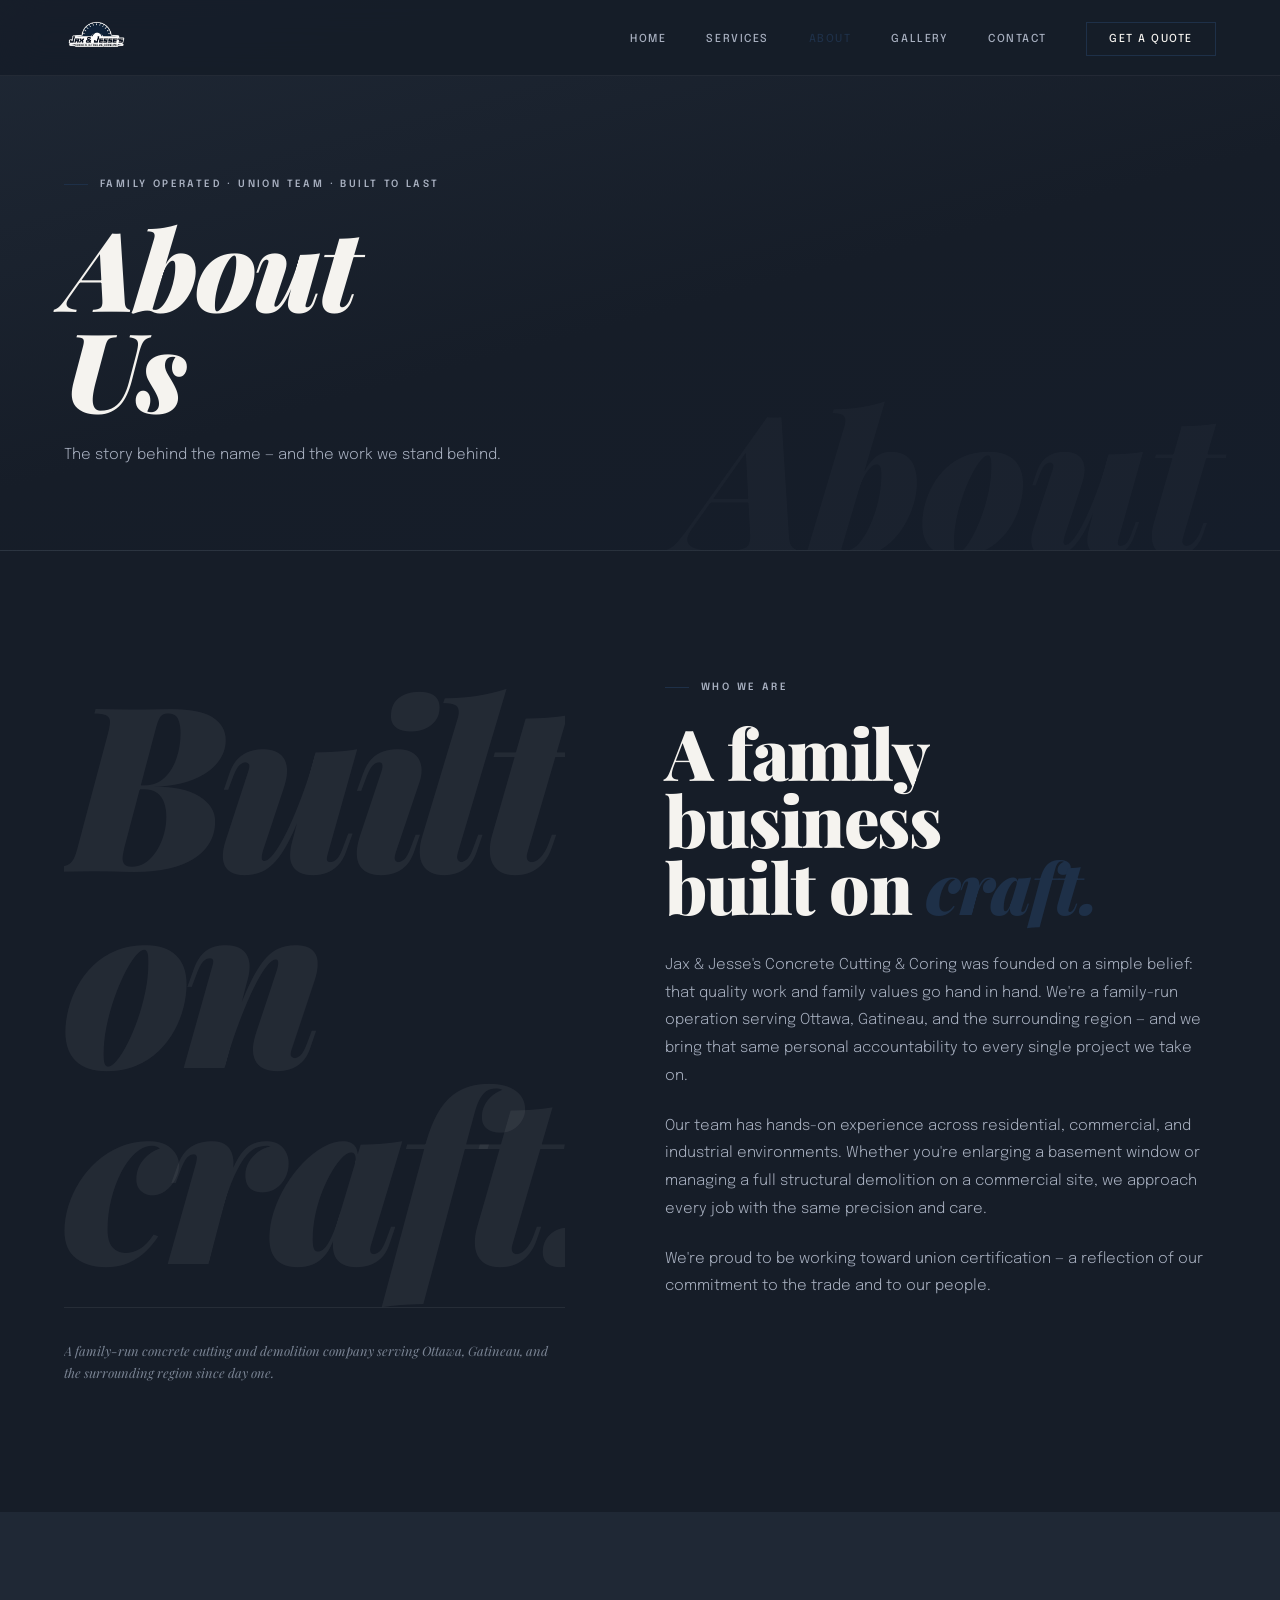
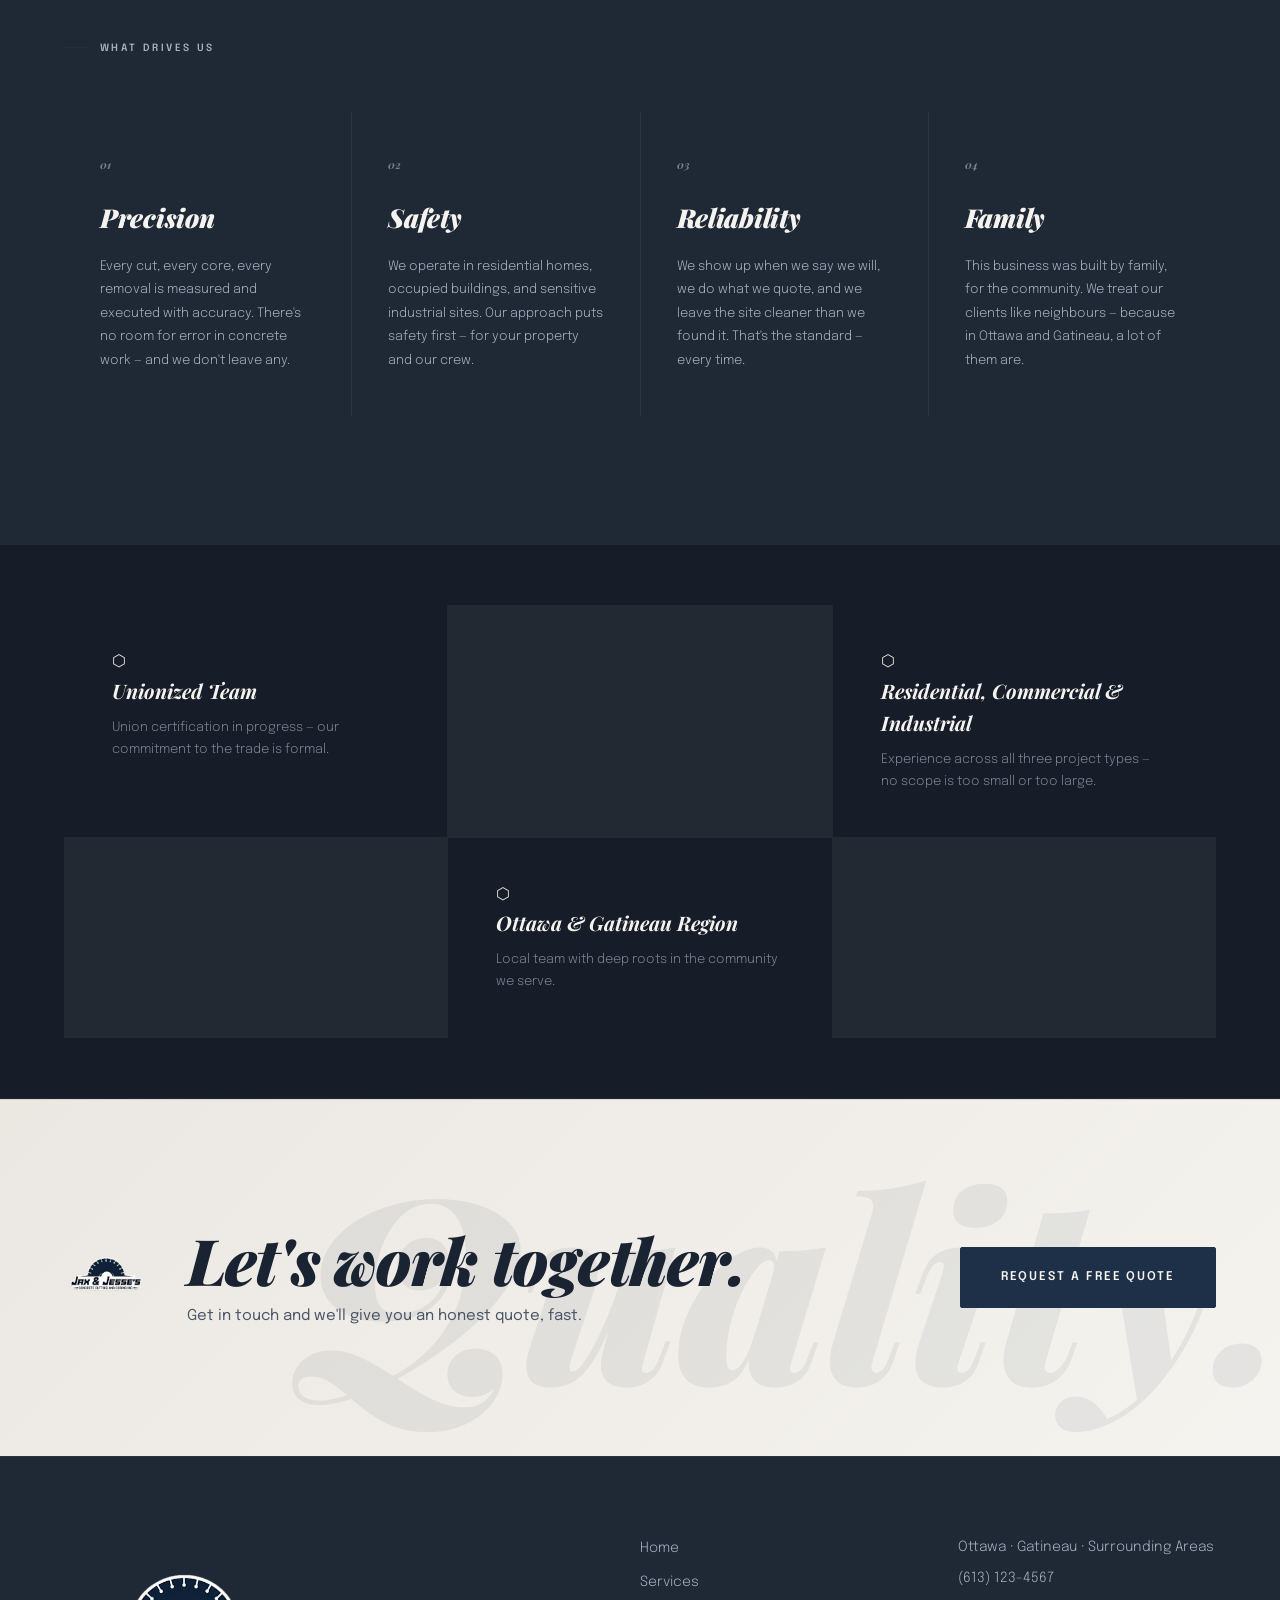
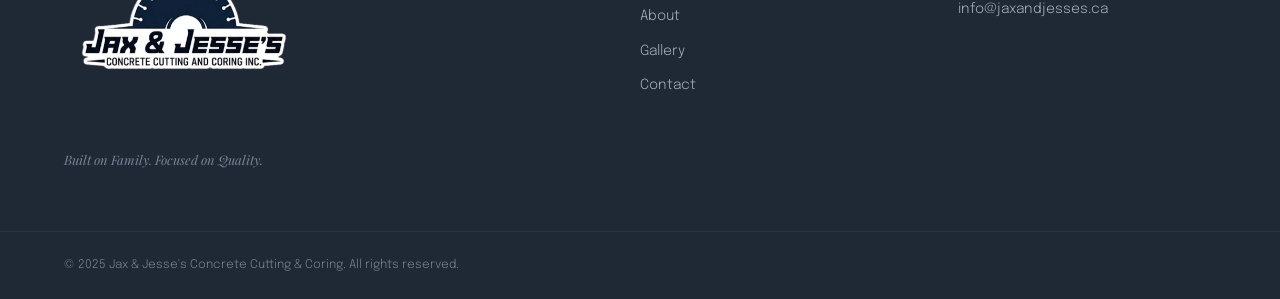
==== about.html @ 1fd2f661 "Initial commit" ====
<!DOCTYPE html>
<html lang="en">
<head>
  <meta charset="UTF-8" />
  <meta name="viewport" content="width=device-width, initial-scale=1.0" />
  <title>About — Jax & Jesse's Concrete Cutting & Coring</title>
  <link rel="stylesheet" href="styles/main.css" />
  <link rel="preconnect" href="https://fonts.googleapis.com" />
  <link rel="preconnect" href="https://fonts.gstatic.com" crossorigin />
  <link href="https://fonts.googleapis.com/css2?family=Playfair+Display:ital,wght@0,700;0,900;1,700;1,900&family=Epilogue:wght@300;400;500;600;700&display=swap" rel="stylesheet" />
</head>
<body>

  <nav class="nav" id="nav">
    <a href="index.html" class="nav-logo">
      <img
        class="nav-logo-img"
        src="assets/logo.png"
        alt="Jax & Jesse's Concrete Cutting and Coring Inc."
        width="220"
        height="90"
      />
    </a>
    <button class="nav-toggle" id="navToggle" aria-label="Toggle menu">
      <span></span><span></span><span></span>
    </button>
    <ul class="nav-links" id="navLinks">
      <li><a href="index.html">Home</a></li>
      <li><a href="services.html">Services</a></li>
      <li><a href="about.html" class="active">About</a></li>
      <li><a href="gallery.html">Gallery</a></li>
      <li><a href="contact.html">Contact</a></li>
      <li><a href="contact.html" class="nav-cta">Get a Quote</a></li>
    </ul>
  </nav>

  <section class="page-hero">
    <div class="page-hero-bg-text">About</div>
    <div class="page-hero-content">
      <div class="section-label">Family Operated · Union Team · Built to Last</div>
      <h1>About<br />Us</h1>
      <p>The story behind the name — and the work we stand behind.</p>
    </div>
  </section>

  <!-- ABOUT MAIN -->
  <section class="about-main reveal">
    <div class="about-main-inner">
      <div class="about-type-block">
        <div class="about-giant-text">Built<br />on<br />craft.</div>
        <div class="about-type-caption">
          <p>A family-run concrete cutting and demolition company serving Ottawa, Gatineau, and the surrounding region since day one.</p>
        </div>
      </div>
      <div class="about-text">
        <div class="section-label">Who We Are</div>
        <h2>A family business<br />built on <em>craft.</em></h2>
        <p>Jax & Jesse's Concrete Cutting & Coring was founded on a simple belief: that quality work and family values go hand in hand. We're a family-run operation serving Ottawa, Gatineau, and the surrounding region — and we bring that same personal accountability to every single project we take on.</p>
        <p>Our team has hands-on experience across residential, commercial, and industrial environments. Whether you're enlarging a basement window or managing a full structural demolition on a commercial site, we approach every job with the same precision and care.</p>
        <p>We're proud to be working toward union certification — a reflection of our commitment to the trade and to our people.</p>
      </div>
    </div>
  </section>

  <!-- VALUES -->
  <section class="values reveal">
    <div class="section-label">What Drives Us</div>
    <div class="values-grid">
      <div class="value-card">
        <div class="value-num">01</div>
        <h3>Precision</h3>
        <p>Every cut, every core, every removal is measured and executed with accuracy. There's no room for error in concrete work — and we don't leave any.</p>
      </div>
      <div class="value-card">
        <div class="value-num">02</div>
        <h3>Safety</h3>
        <p>We operate in residential homes, occupied buildings, and sensitive industrial sites. Our approach puts safety first — for your property and our crew.</p>
      </div>
      <div class="value-card">
        <div class="value-num">03</div>
        <h3>Reliability</h3>
        <p>We show up when we say we will, we do what we quote, and we leave the site cleaner than we found it. That's the standard — every time.</p>
      </div>
      <div class="value-card">
        <div class="value-num">04</div>
        <h3>Family</h3>
        <p>This business was built by family, for the community. We treat our clients like neighbours — because in Ottawa and Gatineau, a lot of them are.</p>
      </div>
    </div>
  </section>

  <!-- CREDENTIALS BAND -->
  <section class="credentials reveal">
    <div class="credentials-inner">
      <div class="credential">
        <span class="cred-icon">⬡</span>
        <h4>Unionized Team</h4>
        <p>Union certification in progress — our commitment to the trade is formal.</p>
      </div>
      <div class="cred-divider"></div>
      <div class="credential">
        <span class="cred-icon">⬡</span>
        <h4>Residential, Commercial & Industrial</h4>
        <p>Experience across all three project types — no scope is too small or too large.</p>
      </div>
      <div class="cred-divider"></div>
      <div class="credential">
        <span class="cred-icon">⬡</span>
        <h4>Ottawa & Gatineau Region</h4>
        <p>Local team with deep roots in the community we serve.</p>
      </div>
    </div>
  </section>

  <!-- CTA BAND -->
  <section class="cta-band reveal">
    <div class="cta-band-inner">
      <img class="cta-band-logo" src="assets/logo.png" alt="" width="180" height="80" aria-hidden="true" />
      <div class="cta-band-copy">
        <h2>Let's work together.</h2>
        <p>Get in touch and we'll give you an honest quote, fast.</p>
      </div>
      <a href="contact.html" class="btn btn-primary btn-lg">Request a Free Quote</a>
    </div>
  </section>

  <footer class="footer">
    <div class="footer-inner">
      <div class="footer-brand">
        <img
          class="footer-logo-img"
          src="assets/logo.png"
          alt="Jax & Jesse's Concrete Cutting and Coring Inc."
          width="240"
          height="110"
        />
        <p class="footer-slogan">Built on Family. Focused on Quality.</p>
      </div>
      <div class="footer-links">
        <a href="index.html">Home</a>
        <a href="services.html">Services</a>
        <a href="about.html">About</a>
        <a href="gallery.html">Gallery</a>
        <a href="contact.html">Contact</a>
      </div>
      <div class="footer-contact">
        <p>Ottawa · Gatineau · Surrounding Areas</p>
        <a href="tel:+16131234567">(613) 123-4567</a>
        <a href="mailto:info@jaxandjesses.ca">info@jaxandjesses.ca</a>
      </div>
    </div>
    <div class="footer-bottom">
      <p>© 2025 Jax & Jesse's Concrete Cutting & Coring. All rights reserved.</p>
    </div>
  </footer>

  <script src="scripts/main.js"></script>
</body>
</html>
---- styles/main.css ----
/* =========================================
   JAX & JESSE'S — Charcoal, off-white, dark navy (logo-aligned)
   ========================================= */

:root {
  /* Dark navy (primary brand — matches logo) */
  --navy:       #1e3048;
  --navy-deep:  #151d2a;
  --navy-mid:   #2a3f54;

  /* Charcoal scale */
  --black:      #161d28;
  --charcoal:   #1f2835;
  --dark:       #2a3340;
  --mid:        #343e4d;
  --steel:      #5a6578;
  --grey:       #7a8494;
  --light-grey: #a8b0c0;
  --silver:     #c5c9d4;
  --off-white:  #e8e4de;
  --white:      #f5f3ef;

  /* Accent = navy (buttons, active states, emphasis) */
  --accent:       #1e3048;
  --accent-hover: #2a3f54;
  --accent-soft:  rgba(30, 48, 72, 0.14);
  --accent-glow:  rgba(30, 48, 72, 0.35);

  /* Light surfaces */
  --paper:       #ebe8e2;
  --paper-deep:  #dfd9d0;
  --ink-on-paper: #1a2332;
  --muted-on-paper: #4a5568;

  --font-display: 'Playfair Display', Georgia, serif;
  --font-body:    'Epilogue', sans-serif;

  --nav-h: 76px;
  --section-pad: clamp(80px, 10vw, 140px);
  --container: 1280px;
  --radius: 2px;
  --ease: cubic-bezier(0.4, 0, 0.2, 1);
}

/* RESET */
*, *::before, *::after { box-sizing: border-box; margin: 0; padding: 0; }
html { scroll-behavior: smooth; }
body {
  background: var(--black);
  color: var(--off-white);
  font-family: var(--font-body);
  font-size: 16px;
  line-height: 1.6;
  overflow-x: hidden;
  -webkit-font-smoothing: antialiased;
}
img { display: block; width: 100%; height: auto; }
.nav-logo-img,
.footer-logo-img,
.cta-band-logo,
.form-logo,
.hero-logo-mark {
  width: auto;
}
a { color: inherit; text-decoration: none; }
ul { list-style: none; }
button { cursor: pointer; border: none; background: none; font-family: inherit; }
select, input, textarea { font-family: inherit; }

/* =========================================
   NAVIGATION
   ========================================= */

.nav {
  position: fixed;
  top: 0; left: 0; right: 0;
  z-index: 100;
  height: var(--nav-h);
  display: flex;
  align-items: center;
  justify-content: space-between;
  padding: 0 clamp(24px, 5vw, 80px);
  background: rgba(22, 29, 40, 0.9);
  backdrop-filter: blur(20px);
  border-bottom: 1px solid rgba(255,255,255,0.06);
  transition: background 0.4s var(--ease);
}

.nav.scrolled { background: rgba(22, 29, 40, 0.97); }

.nav-logo {
  display: flex;
  align-items: center;
  flex-shrink: 0;
}
.nav-logo:focus-visible {
  outline: 2px solid var(--accent);
  outline-offset: 4px;
}

.nav-logo-img {
  height: 52px;
  width: auto;
  max-width: min(220px, 44vw);
  object-fit: contain;
  object-position: left center;
}

.logo-main {
  font-family: var(--font-display);
  font-size: 18px;
  font-weight: 700;
  font-style: italic;
  letter-spacing: 0.01em;
  color: var(--white);
  line-height: 1;
}

.logo-sub {
  font-family: var(--font-body);
  font-size: 9px;
  font-weight: 500;
  letter-spacing: 0.22em;
  text-transform: uppercase;
  color: var(--grey);
  line-height: 1;
}

.nav-links {
  display: flex;
  align-items: center;
  gap: 40px;
}

.nav-links a {
  font-size: 11px;
  font-weight: 500;
  letter-spacing: 0.14em;
  text-transform: uppercase;
  color: var(--light-grey);
  transition: color 0.25s var(--ease);
}

.nav-links a:hover { color: var(--white); }
.nav-links a.active { color: var(--accent); }

.nav-cta {
  border: 1px solid var(--accent) !important;
  padding: 10px 22px;
  color: var(--white) !important;
  transition: background 0.25s var(--ease), color 0.25s var(--ease), border-color 0.25s var(--ease) !important;
}

.nav-cta:hover {
  background: var(--accent) !important;
  color: var(--white) !important;
  border-color: var(--accent) !important;
}

.nav-toggle {
  display: none;
  flex-direction: column;
  gap: 6px;
  padding: 4px;
}

.nav-toggle span {
  display: block;
  width: 22px;
  height: 1px;
  background: var(--off-white);
  transition: 0.3s var(--ease);
}

/* =========================================
   BUTTONS
   ========================================= */

.btn {
  display: inline-flex;
  align-items: center;
  gap: 10px;
  padding: 16px 32px;
  font-family: var(--font-body);
  font-size: 11px;
  font-weight: 600;
  letter-spacing: 0.16em;
  text-transform: uppercase;
  border-radius: var(--radius);
  transition: 0.3s var(--ease);
  border: 1px solid transparent;
}

.btn-primary {
  background: var(--accent);
  color: var(--white);
  border-color: var(--accent);
}
.btn-primary:hover {
  background: transparent;
  color: var(--white);
  border-color: rgba(255,255,255,0.55);
}

.btn-ghost {
  background: transparent;
  color: var(--off-white);
  border-color: rgba(255,255,255,0.18);
}
.btn-ghost:hover {
  border-color: var(--accent);
  background: var(--accent-soft);
  color: var(--off-white);
}

.btn-outline {
  background: transparent;
  color: var(--off-white);
  border-color: rgba(255,255,255,0.25);
}
.btn-outline:hover {
  background: var(--accent-soft);
  color: var(--white);
  border-color: var(--accent);
}

.btn-lg { padding: 20px 40px; font-size: 12px; }
.btn-full { width: 100%; justify-content: center; }

/* =========================================
   SECTION LABEL
   ========================================= */

.section-label {
  font-family: var(--font-body);
  font-size: 10px;
  font-weight: 600;
  letter-spacing: 0.24em;
  text-transform: uppercase;
  color: var(--light-grey);
  margin-bottom: 24px;
  display: flex;
  align-items: center;
  gap: 12px;
}

.section-label::before {
  content: '';
  display: block;
  width: 24px;
  height: 1px;
  background: var(--accent);
  flex-shrink: 0;
}

/* =========================================
   SCROLL REVEAL
   ========================================= */

.reveal {
  opacity: 0;
  transform: translateY(24px);
  transition: opacity 0.8s var(--ease), transform 0.8s var(--ease);
}
.reveal.visible { opacity: 1; transform: translateY(0); }

/* =========================================
   HERO — HOME
   ========================================= */

.hero {
  position: relative;
  min-height: 100vh;
  display: flex;
  align-items: flex-end;
  padding: calc(var(--nav-h) + 60px) clamp(24px, 5vw, 80px) 80px;
  background: var(--black);
  overflow: hidden;
}

.hero-bg {
  position: absolute;
  inset: 0;
  z-index: 0;
}

.hero-bg img {
  width: 100%;
  height: 100%;
  object-fit: cover;
  object-position: center;
}

.hero-overlay {
  position: absolute;
  inset: 0;
  z-index: 1;
  background: linear-gradient(
    105deg,
    rgba(22, 29, 40, 0.94) 0%,
    rgba(22, 29, 40, 0.68) 42%,
    rgba(22, 29, 40, 0.38) 100%
  );
  pointer-events: none;
}

.hero-number {
  position: absolute;
  top: calc(var(--nav-h) + 10px);
  right: clamp(24px, 3vw, 60px);
  font-family: var(--font-display);
  font-size: clamp(200px, 30vw, 500px);
  font-weight: 900;
  font-style: italic;
  color: rgba(255,255,255,0.04);
  line-height: 1;
  user-select: none;
  pointer-events: none;
  letter-spacing: -0.04em;
  z-index: 2;
}

.hero-content {
  position: relative;
  z-index: 3;
  max-width: 100%;
  animation: fadeUp 1s var(--ease) forwards;
}

@keyframes fadeUp {
  from { opacity: 0; transform: translateY(40px); }
  to   { opacity: 1; transform: translateY(0); }
}

.hero-eyebrow {
  display: flex;
  align-items: center;
  gap: 12px;
  margin-bottom: 36px;
  font-size: 10px;
  font-weight: 500;
  letter-spacing: 0.22em;
  text-transform: uppercase;
  color: var(--grey);
}

.hero-eyebrow::before {
  content: '';
  display: block;
  width: 32px;
  height: 1px;
  background: var(--accent);
}

.hero-headline {
  font-family: var(--font-display);
  font-size: clamp(56px, 9.5vw, 148px);
  font-weight: 900;
  line-height: 0.92;
  letter-spacing: -0.025em;
  color: var(--white);
  margin-bottom: 52px;
  max-width: 1100px;
}

.hero-headline em {
  font-style: italic;
  color: var(--accent);
}

.hero-headline .line-indent {
  display: block;
  padding-left: clamp(40px, 8vw, 140px);
}

.hero-bottom {
  display: flex;
  align-items: flex-end;
  justify-content: space-between;
  gap: 40px;
  flex-wrap: wrap;
}

.hero-sub {
  font-size: 15px;
  font-weight: 300;
  color: var(--light-grey);
  max-width: 380px;
  line-height: 1.85;
}

.hero-ctas {
  display: flex;
  gap: 12px;
  flex-wrap: wrap;
  flex-shrink: 0;
}

.hero-scroll {
  position: absolute;
  bottom: 40px;
  left: 50%;
  transform: translateX(-50%);
  display: flex;
  flex-direction: column;
  align-items: center;
  gap: 10px;
  font-size: 9px;
  letter-spacing: 0.2em;
  text-transform: uppercase;
  color: var(--light-grey);
  z-index: 3;
}

.hero-scroll-line {
  width: 1px;
  height: 48px;
  background: linear-gradient(to bottom, transparent, var(--accent));
  animation: scrollPulse 2s ease infinite;
}

@keyframes scrollPulse {
  0%, 100% { opacity: 0.3; }
  50%       { opacity: 1; }
}

/* Secondary lockup — home hero (decorative; nav has primary logo) */
.hero-logo-mark {
  position: absolute;
  bottom: 28px;
  right: clamp(24px, 5vw, 80px);
  z-index: 3;
  max-height: 76px;
  width: auto;
  max-width: min(200px, 42vw);
  object-fit: contain;
  object-position: right bottom;
  opacity: 0.95;
  pointer-events: none;
}

@media (max-width: 720px) {
  .hero-logo-mark {
    display: none;
  }
}

/* =========================================
   PAGE HERO (inner pages)
   ========================================= */

.page-hero {
  position: relative;
  padding: calc(var(--nav-h) + 100px) clamp(24px, 5vw, 80px) 80px;
  background: linear-gradient(165deg, var(--charcoal) 0%, var(--black) 55%, var(--navy-deep) 100%);
  border-bottom: 1px solid rgba(255,255,255,0.06);
  overflow: hidden;
}

.page-hero-bg-text {
  position: absolute;
  bottom: -20px;
  right: clamp(24px, 5vw, 80px);
  font-family: var(--font-display);
  font-size: clamp(80px, 15vw, 220px);
  font-weight: 900;
  font-style: italic;
  color: rgba(255,255,255,0.025);
  line-height: 1;
  user-select: none;
  pointer-events: none;
}

.page-hero-content {
  position: relative;
  z-index: 2;
  max-width: 800px;
  animation: fadeUp 0.9s var(--ease) forwards;
}

.page-hero h1 {
  font-family: var(--font-display);
  font-size: clamp(56px, 9vw, 110px);
  font-weight: 900;
  font-style: italic;
  line-height: 0.92;
  color: var(--white);
  margin: 20px 0 24px;
  letter-spacing: -0.025em;
}

.page-hero h1 em {
  color: var(--accent);
  font-style: italic;
}

.page-hero p {
  font-size: 15px;
  font-weight: 300;
  color: var(--light-grey);
  max-width: 480px;
  line-height: 1.85;
}

/* =========================================
   MARQUEE DIVIDER
   ========================================= */

.marquee-wrap {
  border-top: 1px solid rgba(30, 48, 72, 0.2);
  border-bottom: 1px solid rgba(255,255,255,0.06);
  overflow: hidden;
  padding: 20px 0;
  background: linear-gradient(90deg, var(--charcoal) 0%, #252a35 50%, var(--charcoal) 100%);
}

.marquee-track {
  display: flex;
  white-space: nowrap;
  animation: marquee 28s linear infinite;
}

.marquee-track span {
  font-family: var(--font-display);
  font-size: 13px;
  font-style: italic;
  font-weight: 700;
  color: var(--accent);
  padding: 0 36px;
  flex-shrink: 0;
}

.marquee-track span.dot {
  color: var(--steel);
  padding: 0;
}

@keyframes marquee {
  from { transform: translateX(0); }
  to   { transform: translateX(-50%); }
}

/* =========================================
   SERVICES OVERVIEW (home)
   ========================================= */

.services-overview {
  padding: var(--section-pad) clamp(24px, 5vw, 80px);
  background: var(--paper);
  color: var(--muted-on-paper);
}

.services-overview .section-label {
  color: var(--accent);
}

.services-overview .section-label::before {
  background: var(--accent);
}

.services-overview .service-card {
  background: var(--paper);
  border-color: rgba(26, 35, 50, 0.08);
}

.services-overview .service-card:hover {
  background: var(--paper-deep);
}

.services-overview .service-card h3 {
  color: var(--ink-on-paper);
}

.services-overview .service-card p {
  color: var(--muted-on-paper);
}

.services-overview .service-link {
  color: var(--accent);
}

.services-overview .service-link:hover {
  color: var(--accent-hover);
}

.services-overview .service-card-bg-num {
  color: rgba(26, 35, 50, 0.08);
}

.services-overview .service-card-index {
  color: var(--steel);
}

.services-overview-header {
  display: grid;
  grid-template-columns: 1fr 1fr;
  gap: 40px;
  align-items: end;
  margin-bottom: 72px;
}

.services-overview-header h2 {
  font-family: var(--font-display);
  font-size: clamp(44px, 6vw, 80px);
  font-weight: 900;
  line-height: 0.95;
  color: var(--ink-on-paper);
  letter-spacing: -0.02em;
}

.services-overview-header h2 em {
  font-style: italic;
  color: var(--accent);
}

.services-overview-header p {
  font-size: 15px;
  font-weight: 300;
  color: var(--muted-on-paper);
  line-height: 1.85;
  align-self: end;
}

.services-grid {
  display: grid;
  grid-template-columns: 1fr 1fr;
  gap: 1px;
  background: rgba(255,255,255,0.06);
}

.services-overview .services-grid {
  background: rgba(26, 35, 50, 0.1);
}

.service-card {
  background: var(--black);
  padding: 56px 48px;
  position: relative;
  overflow: hidden;
  transition: background 0.3s var(--ease);
}

.service-card:hover { background: var(--charcoal); }

.service-card-index {
  font-size: 10px;
  font-weight: 500;
  letter-spacing: 0.2em;
  color: var(--grey);
  margin-bottom: 40px;
  display: block;
}

.service-card h3 {
  font-family: var(--font-display);
  font-size: clamp(36px, 4vw, 56px);
  font-weight: 900;
  font-style: italic;
  line-height: 1;
  color: var(--white);
  margin-bottom: 20px;
  letter-spacing: -0.02em;
}

.service-card p {
  font-size: 14px;
  font-weight: 300;
  color: var(--light-grey);
  line-height: 1.85;
  margin-bottom: 36px;
  max-width: 420px;
}

.service-link {
  font-size: 11px;
  font-weight: 600;
  letter-spacing: 0.16em;
  text-transform: uppercase;
  color: var(--silver);
  display: inline-flex;
  align-items: center;
  gap: 10px;
  transition: gap 0.25s var(--ease), color 0.25s var(--ease);
}

.service-link::after { content: '→'; font-size: 14px; }
.service-link:hover { color: var(--white); gap: 16px; }

.service-card-bg-num {
  position: absolute;
  bottom: -20px; right: 32px;
  font-family: var(--font-display);
  font-size: 180px;
  font-weight: 900;
  font-style: italic;
  color: rgba(255,255,255,0.03);
  line-height: 1;
  user-select: none;
}

/* =========================================
   WHY US (home)
   ========================================= */

.why-us {
  padding: var(--section-pad) 0;
  background: linear-gradient(180deg, #252a35 0%, var(--charcoal) 100%);
  overflow: hidden;
}

.why-us-inner {
  padding: 0 clamp(24px, 5vw, 80px);
  display: grid;
  grid-template-columns: 1fr 1fr;
  gap: 80px;
  align-items: center;
}

.why-us-text h2 {
  font-family: var(--font-display);
  font-size: clamp(48px, 6vw, 80px);
  font-weight: 900;
  line-height: 0.95;
  color: var(--white);
  letter-spacing: -0.02em;
  margin-bottom: 28px;
}

.why-us-text h2 em {
  font-style: italic;
  color: var(--accent);
  display: block;
}

.why-us-text > p {
  font-size: 15px;
  font-weight: 300;
  color: var(--light-grey);
  line-height: 1.85;
  margin-bottom: 40px;
}

.why-list {
  display: flex;
  flex-direction: column;
  gap: 0;
  margin-bottom: 44px;
  border-top: 1px solid rgba(255,255,255,0.06);
}

.why-list li {
  display: flex;
  align-items: center;
  gap: 16px;
  padding: 16px 0;
  border-bottom: 1px solid rgba(255,255,255,0.06);
  font-size: 14px;
  font-weight: 400;
  color: var(--off-white);
}

.check {
  width: 18px;
  height: 18px;
  border: 1px solid var(--accent);
  display: inline-flex;
  align-items: center;
  justify-content: center;
  font-size: 9px;
  flex-shrink: 0;
  color: var(--accent);
}

.why-us-stats {
  display: grid;
  grid-template-columns: 1fr 1fr;
  gap: 1px;
  background: rgba(255,255,255,0.07);
}

.why-stat {
  background: var(--dark);
  padding: 44px 40px;
}

.why-stat-num {
  font-family: var(--font-display);
  font-size: clamp(52px, 5vw, 76px);
  font-weight: 900;
  font-style: italic;
  color: var(--white);
  line-height: 1;
  letter-spacing: -0.02em;
  display: block;
  margin-bottom: 8px;
}

.why-stat-num em {
  color: var(--accent);
  font-style: italic;
}

.why-stat-label {
  font-size: 10px;
  font-weight: 500;
  letter-spacing: 0.16em;
  text-transform: uppercase;
  color: var(--grey);
}

/* =========================================
   CTA BAND
   ========================================= */

.cta-band {
  padding: var(--section-pad) clamp(24px, 5vw, 80px);
  background: linear-gradient(135deg, var(--paper) 0%, var(--white) 100%);
  border-top: 1px solid rgba(30, 48, 72, 0.12);
  position: relative;
  overflow: hidden;
}

.cta-band::before {
  content: 'Quality.';
  position: absolute;
  right: -10px;
  top: 50%;
  transform: translateY(-50%);
  font-family: var(--font-display);
  font-size: clamp(100px, 20vw, 280px);
  font-weight: 900;
  font-style: italic;
  color: rgba(30, 48, 72, 0.07);
  line-height: 1;
  user-select: none;
  pointer-events: none;
  white-space: nowrap;
}

.cta-band-inner {
  position: relative;
  z-index: 2;
  display: grid;
  grid-template-columns: auto minmax(0, 1fr) auto;
  align-items: center;
  gap: clamp(20px, 3vw, 40px);
  width: 100%;
}

.cta-band-logo {
  height: clamp(48px, 7vw, 68px);
  width: auto;
  max-width: min(180px, 38vw);
  object-fit: contain;
  object-position: left center;
}

@media (max-width: 720px) {
  .cta-band-inner {
    grid-template-columns: 1fr;
    justify-items: start;
  }
  .cta-band-logo {
    max-width: 200px;
  }
}

.cta-band-copy {
  max-width: 640px;
}

.cta-band-copy h2 {
  font-family: var(--font-display);
  font-size: clamp(36px, 5vw, 72px);
  font-weight: 900;
  font-style: italic;
  color: var(--ink-on-paper);
  line-height: 1;
  letter-spacing: -0.02em;
}

.cta-band-copy p {
  font-size: 15px;
  font-weight: 400;
  color: var(--muted-on-paper);
  margin-top: 12px;
}

.cta-band .btn-primary {
  background: var(--accent);
  color: var(--white);
  border-color: var(--accent);
  flex-shrink: 0;
}

.cta-band .btn-primary:hover {
  background: transparent;
  color: var(--accent);
  border-color: var(--accent);
}

/* =========================================
   FOOTER
   ========================================= */

.footer {
  background: var(--charcoal);
  border-top: 1px solid rgba(255,255,255,0.05);
}

.footer-inner {
  display: grid;
  grid-template-columns: 2fr 1fr 1fr;
  gap: 60px;
  padding: 80px clamp(24px, 5vw, 80px) 60px;
}

.footer-brand {
  display: flex;
  flex-direction: column;
  align-items: flex-start;
  gap: 20px;
}

.footer-logo-img {
  max-width: 240px;
  width: 100%;
  height: auto;
  object-fit: contain;
  object-position: left top;
}

.footer-slogan {
  font-size: 13px;
  font-weight: 300;
  color: var(--grey);
  margin-top: 0;
  font-style: italic;
  font-family: var(--font-display);
}

.footer-col-label {
  font-size: 10px;
  font-weight: 600;
  letter-spacing: 0.2em;
  text-transform: uppercase;
  color: var(--grey);
  margin-bottom: 20px;
  display: block;
}

.footer-links {
  display: flex;
  flex-direction: column;
  gap: 12px;
}

.footer-links a {
  font-size: 14px;
  font-weight: 300;
  color: var(--light-grey);
  transition: color 0.25s var(--ease);
}

.footer-links a:hover { color: var(--white); }

.footer-contact {
  display: flex;
  flex-direction: column;
  gap: 10px;
}

.footer-contact p, .footer-contact a {
  font-size: 14px;
  font-weight: 300;
  color: var(--light-grey);
  line-height: 1.5;
}

.footer-contact a:hover { color: var(--white); }

.footer-bottom {
  border-top: 1px solid rgba(255,255,255,0.05);
  padding: 24px clamp(24px, 5vw, 80px);
  display: flex;
  justify-content: space-between;
  align-items: center;
  gap: 20px;
  flex-wrap: wrap;
}

.footer-bottom p {
  font-size: 12px;
  font-weight: 300;
  color: var(--grey);
}

/* =========================================
   SERVICES DETAIL PAGE
   ========================================= */

.services-tabs {
  display: flex;
  border-bottom: 1px solid rgba(255,255,255,0.06);
  padding: 0 clamp(24px, 5vw, 80px);
  background: var(--charcoal);
  position: sticky;
  top: var(--nav-h);
  z-index: 10;
}

.tab-btn {
  font-size: 11px;
  font-weight: 600;
  letter-spacing: 0.14em;
  text-transform: uppercase;
  color: var(--grey);
  padding: 24px 36px;
  border-bottom: 1px solid transparent;
  transition: 0.25s var(--ease);
  margin-bottom: -1px;
}

.tab-btn:hover { color: var(--off-white); }
.tab-btn.active { color: var(--white); border-bottom-color: var(--accent); }

.tab-content {
  display: none;
  padding: var(--section-pad) clamp(24px, 5vw, 80px);
  background: var(--black);
}

.tab-content.active { display: block; }

.services-intro {
  display: grid;
  grid-template-columns: 1fr auto;
  gap: 60px;
  align-items: start;
  margin-bottom: 80px;
  padding-bottom: 60px;
  border-bottom: 1px solid rgba(255,255,255,0.06);
}

.services-intro h2 {
  font-family: var(--font-display);
  font-size: clamp(48px, 7vw, 96px);
  font-weight: 900;
  font-style: italic;
  line-height: 0.92;
  color: var(--white);
  letter-spacing: -0.025em;
  margin-bottom: 24px;
}

.services-intro h2 em {
  color: var(--accent);
  font-style: italic;
}

.services-intro p {
  font-size: 15px;
  font-weight: 300;
  color: var(--light-grey);
  line-height: 1.85;
  max-width: 500px;
}

.services-intro-num {
  font-family: var(--font-display);
  font-size: clamp(80px, 12vw, 160px);
  font-weight: 900;
  font-style: italic;
  color: rgba(255,255,255,0.05);
  line-height: 1;
  flex-shrink: 0;
  user-select: none;
  align-self: center;
}

.services-list {
  display: grid;
  grid-template-columns: repeat(auto-fit, minmax(300px, 1fr));
  gap: 1px;
  background: rgba(255,255,255,0.05);
}

.service-item {
  background: var(--black);
  padding: 32px 28px;
  display: flex;
  gap: 20px;
  transition: background 0.25s var(--ease);
}

.service-item:hover { background: var(--charcoal); }

.service-item-num {
  font-family: var(--font-display);
  font-size: 11px;
  font-style: italic;
  color: var(--grey);
  flex-shrink: 0;
  padding-top: 3px;
  min-width: 28px;
}

.service-item h4 {
  font-size: 14px;
  font-weight: 600;
  letter-spacing: 0.04em;
  color: var(--off-white);
  margin-bottom: 8px;
}

.service-item p {
  font-size: 13px;
  font-weight: 300;
  color: var(--grey);
  line-height: 1.7;
}

/* PROJECT TYPES */
.project-types {
  padding: var(--section-pad) clamp(24px, 5vw, 80px);
  background: var(--charcoal);
}

.project-types-grid {
  display: grid;
  grid-template-columns: repeat(3, 1fr);
  gap: 1px;
  background: rgba(255,255,255,0.06);
  margin-top: 56px;
}

.project-type {
  background: var(--charcoal);
  padding: 52px 44px;
  position: relative;
  overflow: hidden;
  transition: background 0.25s var(--ease);
}

.project-type:hover { background: var(--dark); }

.project-type-letter {
  font-family: var(--font-display);
  font-size: clamp(80px, 12vw, 140px);
  font-weight: 900;
  font-style: italic;
  color: rgba(255,255,255,0.04);
  line-height: 1;
  position: absolute;
  top: 0; right: 16px;
  user-select: none;
}

.project-type h3 {
  font-family: var(--font-display);
  font-size: 32px;
  font-weight: 900;
  font-style: italic;
  color: var(--white);
  margin-bottom: 16px;
  letter-spacing: -0.01em;
  position: relative;
}

.project-type p {
  font-size: 14px;
  font-weight: 300;
  color: var(--light-grey);
  line-height: 1.8;
  position: relative;
}

/* =========================================
   ABOUT PAGE
   ========================================= */

.about-main {
  padding: var(--section-pad) 0;
  background: var(--black);
}

.about-main-inner {
  padding: 0 clamp(24px, 5vw, 80px);
  display: grid;
  grid-template-columns: 1fr 1.1fr;
  gap: 100px;
  align-items: start;
}

.about-type-block { position: relative; overflow: hidden; }

.about-giant-text {
  font-family: var(--font-display);
  font-size: clamp(100px, 18vw, 260px);
  font-weight: 900;
  font-style: italic;
  line-height: 0.85;
  color: rgba(255,255,255,0.06);
  user-select: none;
  letter-spacing: -0.04em;
}

.about-type-caption {
  margin-top: 40px;
  padding-top: 32px;
  border-top: 1px solid rgba(255,255,255,0.07);
}

.about-type-caption p {
  font-size: 13px;
  font-weight: 300;
  font-style: italic;
  font-family: var(--font-display);
  color: var(--grey);
  line-height: 1.7;
}

.about-text h2 {
  font-family: var(--font-display);
  font-size: clamp(44px, 5.5vw, 72px);
  font-weight: 900;
  line-height: 0.95;
  color: var(--white);
  letter-spacing: -0.02em;
  margin-bottom: 32px;
}

.about-text h2 em {
  font-style: italic;
  color: var(--accent);
}

.about-text p {
  font-size: 15px;
  font-weight: 300;
  color: var(--light-grey);
  line-height: 1.85;
  margin-bottom: 22px;
}

/* VALUES */
.values {
  padding: var(--section-pad) clamp(24px, 5vw, 80px);
  background: var(--charcoal);
}

.values-grid {
  display: grid;
  grid-template-columns: repeat(4, 1fr);
  gap: 1px;
  background: rgba(255,255,255,0.06);
  margin-top: 56px;
}

.value-card {
  background: var(--charcoal);
  padding: 44px 36px;
  transition: background 0.25s var(--ease);
}

.value-card:hover { background: var(--dark); }

.value-num {
  font-family: var(--font-display);
  font-size: 11px;
  font-style: italic;
  font-weight: 700;
  color: var(--grey);
  margin-bottom: 24px;
  display: block;
}

.value-card h3 {
  font-family: var(--font-display);
  font-size: 26px;
  font-weight: 900;
  font-style: italic;
  color: var(--white);
  margin-bottom: 16px;
  letter-spacing: -0.01em;
}

.value-card p {
  font-size: 13px;
  font-weight: 300;
  color: var(--light-grey);
  line-height: 1.8;
}

/* CREDENTIALS */
.credentials {
  padding: 60px clamp(24px, 5vw, 80px);
  background: var(--black);
  border-top: 1px solid rgba(255,255,255,0.05);
  border-bottom: 1px solid rgba(255,255,255,0.05);
}

.credentials-inner {
  display: grid;
  grid-template-columns: repeat(3, 1fr);
  gap: 1px;
  background: rgba(255,255,255,0.05);
}

.credential {
  background: var(--black);
  padding: 44px 48px;
}

.credential h4 {
  font-family: var(--font-display);
  font-size: 20px;
  font-weight: 700;
  font-style: italic;
  color: var(--white);
  margin-bottom: 10px;
}

.credential p {
  font-size: 13px;
  font-weight: 300;
  color: var(--grey);
  line-height: 1.7;
}

/* =========================================
   GALLERY PAGE
   ========================================= */

.gallery-section {
  padding: var(--section-pad) clamp(24px, 5vw, 80px);
  background: var(--black);
}

.gallery-filters {
  display: flex;
  border-bottom: 1px solid rgba(255,255,255,0.06);
  margin-bottom: 60px;
}

.filter-btn {
  font-size: 11px;
  font-weight: 600;
  letter-spacing: 0.14em;
  text-transform: uppercase;
  color: var(--grey);
  padding: 16px 28px;
  border-bottom: 1px solid transparent;
  transition: 0.25s var(--ease);
  margin-bottom: -1px;
}

.filter-btn:hover { color: var(--off-white); }
.filter-btn.active { color: var(--white); border-bottom-color: var(--accent); }

.gallery-grid {
  display: grid;
  grid-template-columns: repeat(3, 1fr);
  grid-auto-rows: 280px;
  gap: 2px;
}

.gallery-item {
  position: relative;
  overflow: hidden;
  cursor: pointer;
  background: var(--charcoal);
}

.gallery-item.large { grid-column: span 2; }
.gallery-item.hidden { display: none; }

.gallery-img {
  width: 100%;
  height: 100%;
  object-fit: cover;
  display: block;
  transition: transform 0.5s var(--ease);
}

.gallery-item:hover .gallery-img {
  transform: scale(1.04);
}

.gallery-placeholder {
  width: 100%;
  height: 100%;
  display: flex;
  align-items: center;
  justify-content: center;
  background: var(--dark);
}

.gallery-placeholder span {
  font-family: var(--font-display);
  font-size: 13px;
  font-style: italic;
  font-weight: 700;
  color: var(--steel);
  text-align: center;
  line-height: 1.5;
}

.gallery-overlay {
  position: absolute;
  inset: 0;
  background: rgba(22, 29, 40, 0.82);
  display: flex;
  align-items: flex-end;
  padding: 28px;
  opacity: 0;
  transition: opacity 0.3s var(--ease);
}

.gallery-item:hover .gallery-overlay { opacity: 1; }

.gallery-overlay span {
  font-family: var(--font-display);
  font-size: 16px;
  font-style: italic;
  font-weight: 700;
  color: var(--white);
}

/* =========================================
   CONTACT PAGE
   ========================================= */

.contact-section {
  padding: var(--section-pad) clamp(24px, 5vw, 80px);
  background: var(--black);
}

.contact-grid {
  display: grid;
  grid-template-columns: 1fr 1.5fr;
  gap: 100px;
  align-items: start;
}

.contact-info h2 {
  font-family: var(--font-display);
  font-size: clamp(44px, 6vw, 72px);
  font-weight: 900;
  font-style: italic;
  line-height: 0.95;
  color: var(--white);
  letter-spacing: -0.02em;
  margin-bottom: 48px;
}

.contact-detail {
  padding: 22px 0;
  border-bottom: 1px solid rgba(255,255,255,0.06);
  display: flex;
  flex-direction: column;
  gap: 6px;
}

.contact-detail:first-of-type { border-top: 1px solid rgba(255,255,255,0.06); }

.contact-detail-label {
  font-size: 10px;
  font-weight: 600;
  letter-spacing: 0.22em;
  text-transform: uppercase;
  color: var(--grey);
}

.contact-detail-value {
  font-size: 16px;
  font-weight: 300;
  color: var(--off-white);
  line-height: 1.6;
  transition: color 0.25s var(--ease);
}

a.contact-detail-value:hover { color: var(--white); }

/* FORM */
.quote-form-wrap {
  background: var(--charcoal);
  border: 1px solid rgba(255,255,255,0.06);
  padding: 52px 48px;
}

.form-header {
  display: flex;
  align-items: center;
  gap: 24px;
  flex-wrap: wrap;
  margin-bottom: 40px;
  padding-bottom: 32px;
  border-bottom: 1px solid rgba(255,255,255,0.06);
}

.form-logo {
  height: 64px;
  width: auto;
  flex-shrink: 0;
  object-fit: contain;
}

.form-header-text {
  flex: 1 1 200px;
  min-width: 0;
}

.form-tag {
  display: inline-block;
  font-size: 10px;
  font-weight: 600;
  letter-spacing: 0.2em;
  text-transform: uppercase;
  color: var(--grey);
  margin-bottom: 16px;
}

.form-header h3 {
  font-family: var(--font-display);
  font-size: 32px;
  font-weight: 900;
  font-style: italic;
  color: var(--white);
  letter-spacing: -0.01em;
}

.quote-form {
  display: flex;
  flex-direction: column;
  gap: 22px;
}

.form-row {
  display: grid;
  grid-template-columns: 1fr 1fr;
  gap: 16px;
}

.form-group {
  display: flex;
  flex-direction: column;
  gap: 10px;
}

.form-group label {
  font-size: 10px;
  font-weight: 600;
  letter-spacing: 0.18em;
  text-transform: uppercase;
  color: var(--grey);
}

.form-group input,
.form-group select,
.form-group textarea {
  background: var(--dark);
  border: 1px solid rgba(255,255,255,0.08);
  color: var(--off-white);
  padding: 16px 18px;
  font-size: 14px;
  font-weight: 300;
  border-radius: var(--radius);
  transition: border-color 0.25s var(--ease);
  appearance: none;
  -webkit-appearance: none;
}

.form-group input::placeholder,
.form-group textarea::placeholder { color: var(--steel); }

.form-group input:focus,
.form-group select:focus,
.form-group textarea:focus {
  outline: none;
  border-color: rgba(255,255,255,0.3);
}

.form-group textarea {
  resize: vertical;
  min-height: 130px;
  line-height: 1.7;
}

.form-note {
  font-size: 12px;
  font-weight: 300;
  color: var(--grey);
  text-align: center;
  margin-top: -8px;
  font-style: italic;
  font-family: var(--font-display);
}

/* =========================================
   MOBILE RESPONSIVE
   ========================================= */

@media (max-width: 960px) {
  .nav-links {
    display: none;
    position: fixed;
    top: var(--nav-h); left: 0; right: 0;
    background: rgba(22, 29, 40, 0.98);
    flex-direction: column;
    align-items: center;
    padding: 48px 20px;
    gap: 28px;
    border-bottom: 1px solid rgba(255,255,255,0.06);
  }
  .nav-links.open { display: flex; }
  .nav-toggle { display: flex; }

  .services-grid,
  .why-us-inner,
  .about-main-inner,
  .contact-grid { grid-template-columns: 1fr; gap: 48px; }

  .services-overview-header { grid-template-columns: 1fr; }
  .why-us-stats { grid-template-columns: 1fr 1fr; }
  .values-grid { grid-template-columns: 1fr 1fr; }
  .credentials-inner { grid-template-columns: 1fr; }
  .project-types-grid { grid-template-columns: 1fr; }
  .footer-inner { grid-template-columns: 1fr; gap: 32px; }
  .form-row { grid-template-columns: 1fr; }

  .gallery-grid { grid-template-columns: 1fr 1fr; grid-auto-rows: 220px; }
  .gallery-item.large { grid-column: span 1; }

  .cta-band-inner { grid-template-columns: 1fr; justify-items: start; }
  .about-type-block { display: none; }

  .services-intro { grid-template-columns: 1fr; }
  .services-intro-num { display: none; }

  .hero-bottom { flex-direction: column; align-items: flex-start; }
}

@media (max-width: 600px) {
  .values-grid { grid-template-columns: 1fr; }
  .gallery-grid { grid-template-columns: 1fr; }
  .why-us-stats { grid-template-columns: 1fr; }
  .quote-form-wrap { padding: 32px 24px; }
  .services-tabs, .gallery-filters { overflow-x: auto; }
  .tab-btn, .filter-btn { white-space: nowrap; }
}
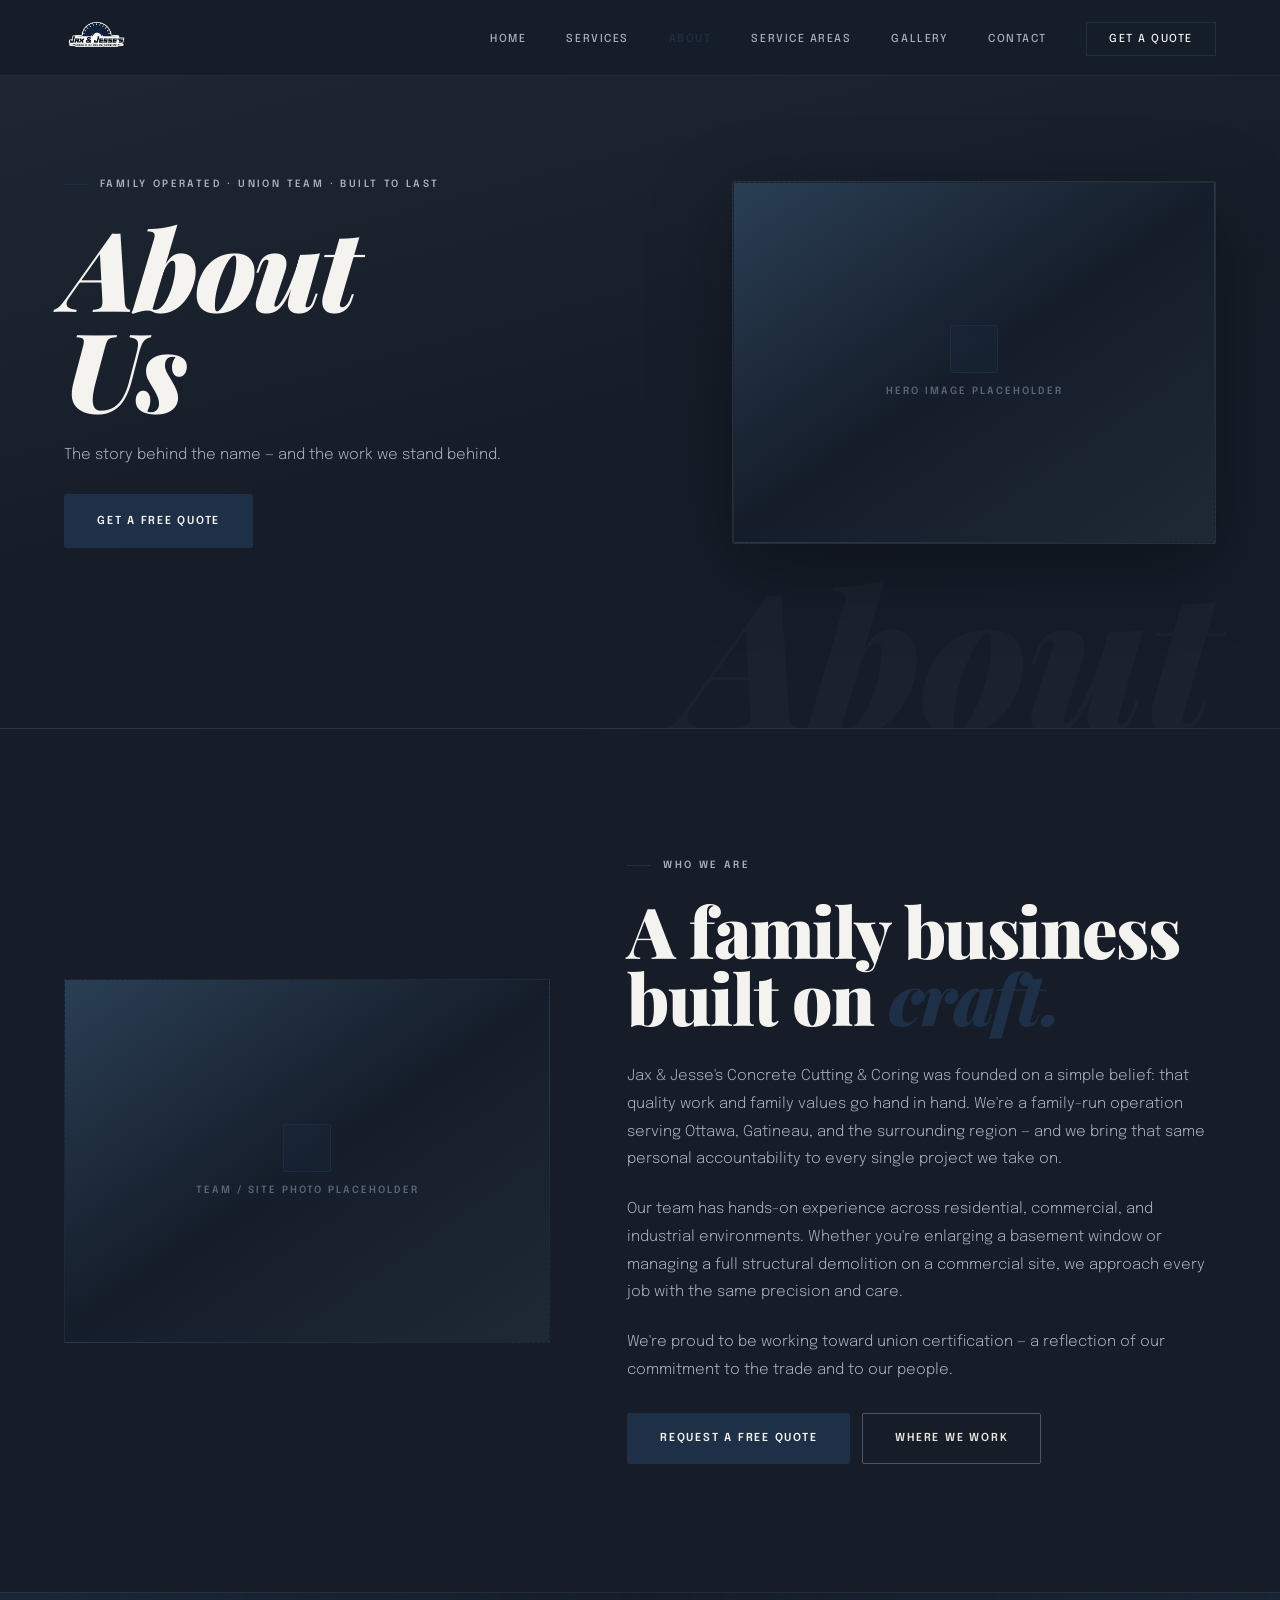
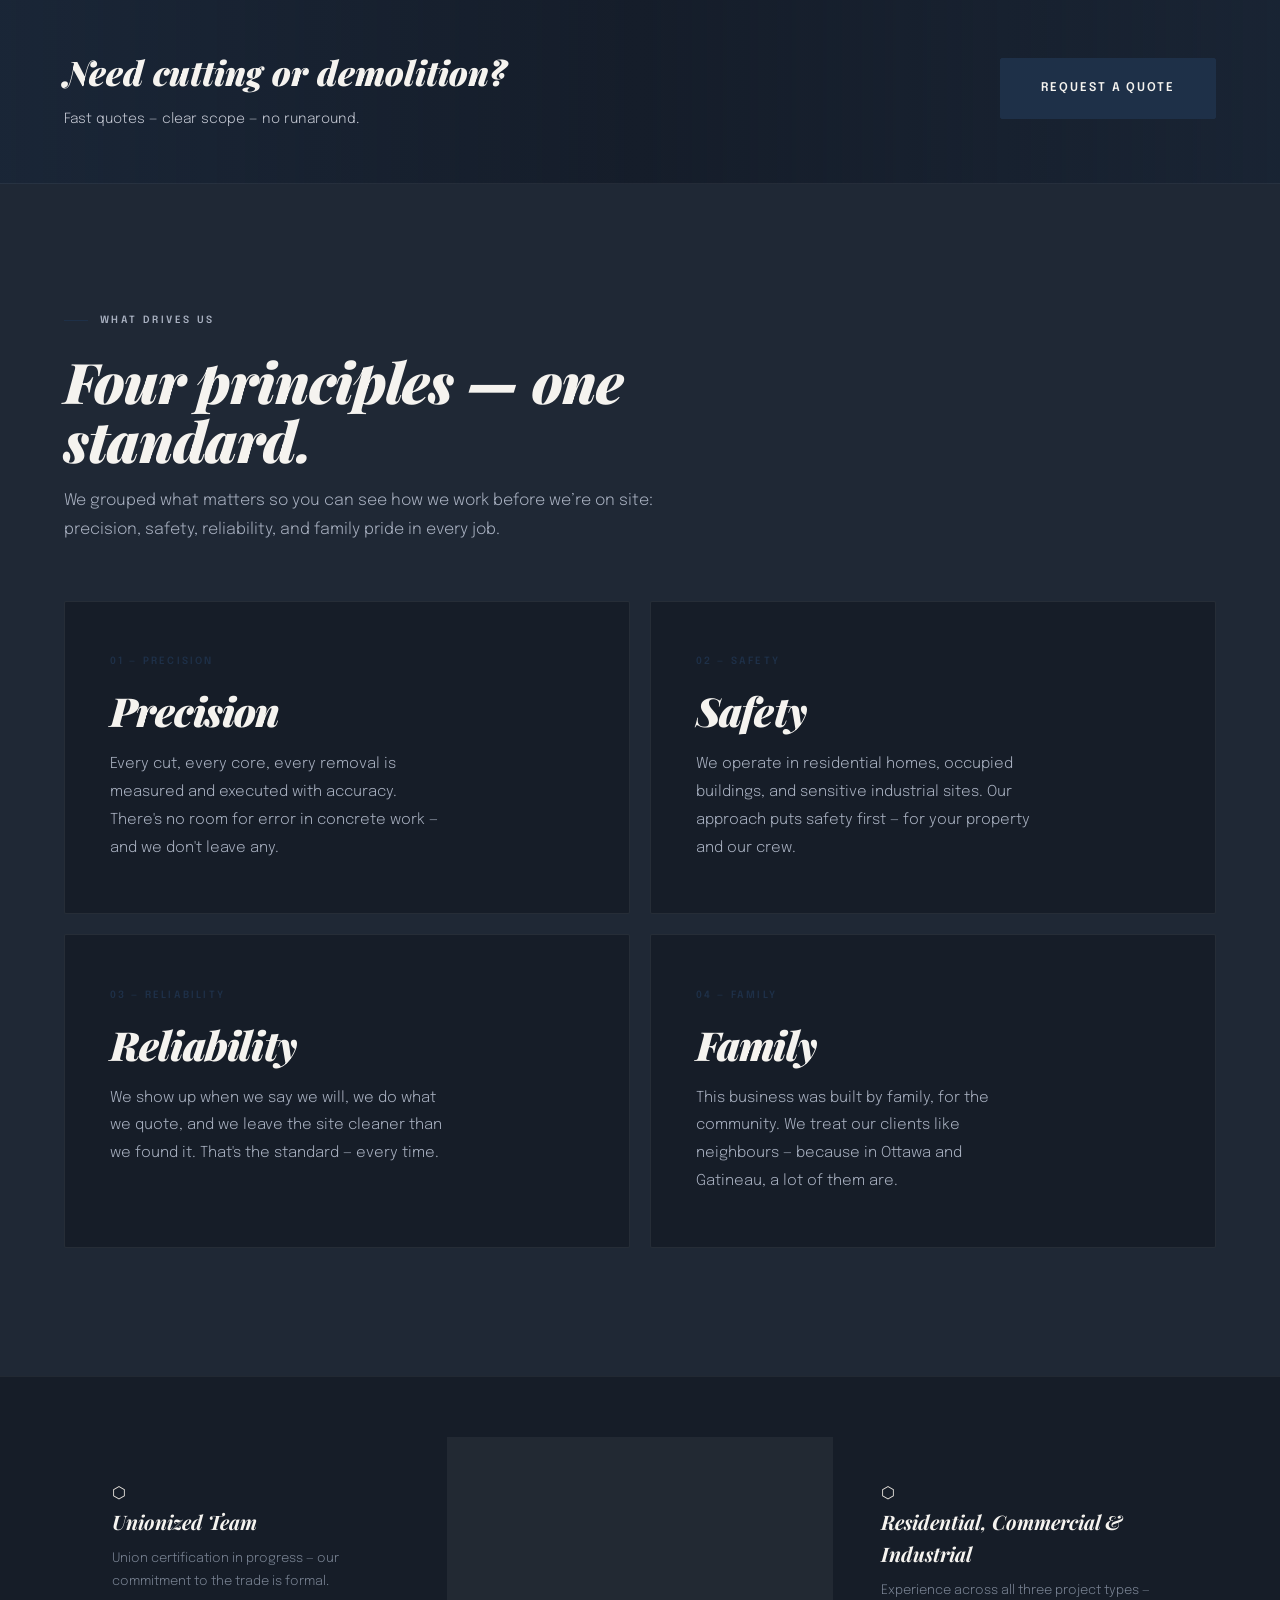
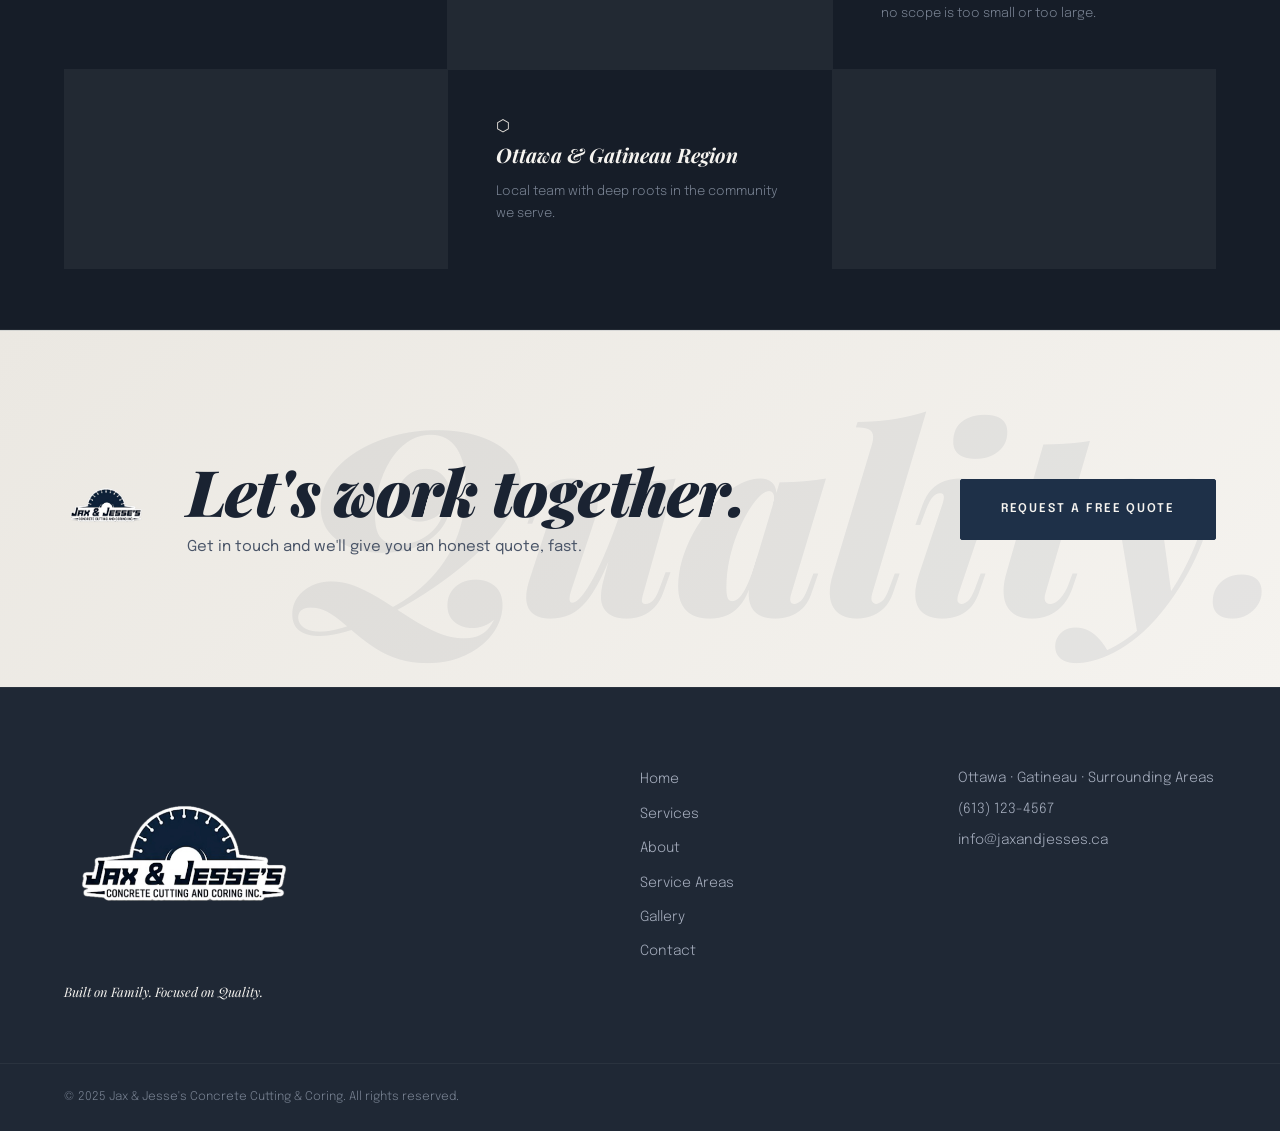
==== commit f5f0faa3: "update" ====
--- a/about.html
+++ b/about.html
@@ -28,6 +28,7 @@
       <li><a href="index.html">Home</a></li>
       <li><a href="services.html">Services</a></li>
       <li><a href="about.html" class="active">About</a></li>
+      <li><a href="areas.html">Service Areas</a></li>
       <li><a href="gallery.html">Gallery</a></li>
       <li><a href="contact.html">Contact</a></li>
       <li><a href="contact.html" class="nav-cta">Get a Quote</a></li>
@@ -36,20 +37,26 @@
 
   <section class="page-hero">
     <div class="page-hero-bg-text">About</div>
-    <div class="page-hero-content">
-      <div class="section-label">Family Operated · Union Team · Built to Last</div>
-      <h1>About<br />Us</h1>
-      <p>The story behind the name — and the work we stand behind.</p>
+    <div class="page-hero-inner page-hero--split">
+      <div class="page-hero-content">
+        <div class="section-label">Family Operated · Union Team · Built to Last</div>
+        <h1>About<br />Us</h1>
+        <p>The story behind the name — and the work we stand behind.</p>
+        <p class="page-hero-cta"><a href="contact.html" class="btn btn-primary">Get a free quote</a></p>
+      </div>
+      <div class="page-hero-media" aria-hidden="true">
+        <div class="media-placeholder">
+          <span>Hero image placeholder</span>
+        </div>
+      </div>
     </div>
   </section>
 
-  <!-- ABOUT MAIN -->
   <section class="about-main reveal">
-    <div class="about-main-inner">
-      <div class="about-type-block">
-        <div class="about-giant-text">Built<br />on<br />craft.</div>
-        <div class="about-type-caption">
-          <p>A family-run concrete cutting and demolition company serving Ottawa, Gatineau, and the surrounding region since day one.</p>
+    <div class="about-main-inner about-main-inner--media">
+      <div class="about-image-col">
+        <div class="media-placeholder">
+          <span>Team / site photo placeholder</span>
         </div>
       </div>
       <div class="about-text">
@@ -58,38 +65,54 @@
         <p>Jax & Jesse's Concrete Cutting & Coring was founded on a simple belief: that quality work and family values go hand in hand. We're a family-run operation serving Ottawa, Gatineau, and the surrounding region — and we bring that same personal accountability to every single project we take on.</p>
         <p>Our team has hands-on experience across residential, commercial, and industrial environments. Whether you're enlarging a basement window or managing a full structural demolition on a commercial site, we approach every job with the same precision and care.</p>
         <p>We're proud to be working toward union certification — a reflection of our commitment to the trade and to our people.</p>
+        <div class="about-text-actions">
+          <a href="contact.html" class="btn btn-primary">Request a free quote</a>
+          <a href="areas.html" class="btn btn-outline">Where we work</a>
+        </div>
       </div>
     </div>
   </section>
 
-  <!-- VALUES -->
+  <section class="cta-strip reveal">
+    <div class="cta-strip-inner">
+      <div class="cta-strip-copy">
+        <strong>Need cutting or demolition?</strong>
+        <span>Fast quotes — clear scope — no runaround.</span>
+      </div>
+      <a href="contact.html" class="btn btn-primary btn-lg">Request a quote</a>
+    </div>
+  </section>
+
   <section class="values reveal">
     <div class="section-label">What Drives Us</div>
+    <div class="values-intro">
+      <h2 class="values-headline">Four principles — one standard.</h2>
+      <p>We grouped what matters so you can see how we work before we’re on site: precision, safety, reliability, and family pride in every job.</p>
+    </div>
     <div class="values-grid">
       <div class="value-card">
-        <div class="value-num">01</div>
+        <span class="value-num">01 — Precision</span>
         <h3>Precision</h3>
         <p>Every cut, every core, every removal is measured and executed with accuracy. There's no room for error in concrete work — and we don't leave any.</p>
       </div>
       <div class="value-card">
-        <div class="value-num">02</div>
+        <span class="value-num">02 — Safety</span>
         <h3>Safety</h3>
         <p>We operate in residential homes, occupied buildings, and sensitive industrial sites. Our approach puts safety first — for your property and our crew.</p>
       </div>
       <div class="value-card">
-        <div class="value-num">03</div>
+        <span class="value-num">03 — Reliability</span>
         <h3>Reliability</h3>
         <p>We show up when we say we will, we do what we quote, and we leave the site cleaner than we found it. That's the standard — every time.</p>
       </div>
       <div class="value-card">
-        <div class="value-num">04</div>
+        <span class="value-num">04 — Family</span>
         <h3>Family</h3>
         <p>This business was built by family, for the community. We treat our clients like neighbours — because in Ottawa and Gatineau, a lot of them are.</p>
       </div>
     </div>
   </section>
 
-  <!-- CREDENTIALS BAND -->
   <section class="credentials reveal">
     <div class="credentials-inner">
       <div class="credential">
@@ -112,7 +135,6 @@
     </div>
   </section>
 
-  <!-- CTA BAND -->
   <section class="cta-band reveal">
     <div class="cta-band-inner">
       <img class="cta-band-logo" src="assets/logo.png" alt="" width="180" height="80" aria-hidden="true" />
@@ -140,6 +162,7 @@
         <a href="index.html">Home</a>
         <a href="services.html">Services</a>
         <a href="about.html">About</a>
+        <a href="areas.html">Service Areas</a>
         <a href="gallery.html">Gallery</a>
         <a href="contact.html">Contact</a>
       </div>
--- a/styles/main.css
+++ b/styles/main.css
@@ -365,7 +365,7 @@
 
 .hero-headline em {
   font-style: italic;
-  color: var(--accent);
+  color: var(--white);
 }
 
 .hero-headline .line-indent {
@@ -457,6 +457,12 @@
   overflow: hidden;
 }
 
+.page-hero-inner {
+  position: relative;
+  z-index: 2;
+  width: 100%;
+}
+
 .page-hero-bg-text {
   position: absolute;
   bottom: -20px;
@@ -500,6 +506,77 @@
   color: var(--light-grey);
   max-width: 480px;
   line-height: 1.85;
+}
+
+.page-hero-cta {
+  margin-top: 24px;
+}
+
+/* Split page hero — headline left, media right */
+.page-hero--split {
+  display: grid;
+  grid-template-columns: minmax(0, 1fr) minmax(280px, 42%);
+  gap: clamp(32px, 5vw, 72px);
+  align-items: center;
+  padding-bottom: clamp(60px, 8vw, 100px);
+}
+
+.page-hero--split .page-hero-bg-text {
+  bottom: auto;
+  top: calc(var(--nav-h) + 20px);
+}
+
+.page-hero--split .page-hero-content {
+  max-width: none;
+}
+
+.page-hero-media {
+  position: relative;
+  z-index: 2;
+  border-radius: var(--radius);
+  overflow: hidden;
+  border: 1px solid rgba(255, 255, 255, 0.08);
+  box-shadow: 0 24px 80px rgba(0, 0, 0, 0.35);
+}
+
+.page-hero-media img {
+  width: 100%;
+  height: 100%;
+  object-fit: cover;
+  aspect-ratio: 4 / 3;
+  min-height: 220px;
+}
+
+.media-placeholder {
+  aspect-ratio: 4 / 3;
+  min-height: 220px;
+  background: linear-gradient(145deg, var(--navy-mid) 0%, var(--navy-deep) 50%, var(--charcoal) 100%);
+  border: 1px dashed rgba(30, 48, 72, 0.65);
+  display: flex;
+  flex-direction: column;
+  align-items: center;
+  justify-content: center;
+  gap: 10px;
+  padding: 24px;
+  text-align: center;
+}
+
+.media-placeholder::before {
+  content: '';
+  width: 48px;
+  height: 48px;
+  border: 1px solid rgba(30, 48, 72, 0.9);
+  background: rgba(30, 48, 72, 0.25);
+  border-radius: var(--radius);
+  opacity: 0.9;
+}
+
+.media-placeholder span {
+  font-size: 10px;
+  font-weight: 600;
+  letter-spacing: 0.2em;
+  text-transform: uppercase;
+  color: var(--steel);
 }
 
 /* =========================================
@@ -589,6 +666,34 @@
 
 .services-overview .service-card-index {
   color: var(--steel);
+}
+
+.services-overview-actions {
+  margin-top: clamp(40px, 5vw, 56px);
+  display: flex;
+  flex-wrap: wrap;
+  gap: 12px;
+  align-items: center;
+  justify-content: center;
+}
+
+.services-overview .btn-outline {
+  border-color: rgba(30, 48, 72, 0.35);
+  color: var(--ink-on-paper);
+}
+
+.services-overview .btn-outline:hover {
+  background: var(--accent-soft);
+  color: var(--accent);
+  border-color: var(--accent);
+}
+
+.why-us-actions {
+  display: flex;
+  flex-wrap: wrap;
+  gap: 12px;
+  align-items: center;
+  margin-top: 8px;
 }
 
 .services-overview-header {
@@ -933,7 +1038,7 @@
 .footer-slogan {
   font-size: 13px;
   font-weight: 300;
-  color: var(--grey);
+  color: var(--white);
   margin-top: 0;
   font-style: italic;
   font-family: var(--font-display);
@@ -1120,59 +1225,262 @@
   line-height: 1.7;
 }
 
+/* Service accordions — grouped, digestible lists (collapse-style) */
+.accordion-section-label {
+  margin-bottom: 20px !important;
+}
+
+.service-accordion-wrap {
+  display: flex;
+  flex-direction: column;
+  gap: 0;
+  border: 1px solid rgba(255, 255, 255, 0.08);
+  border-radius: var(--radius);
+  overflow: hidden;
+  background: var(--charcoal);
+}
+
+.service-accordion {
+  border-bottom: 1px solid rgba(255, 255, 255, 0.06);
+}
+
+.service-accordion:last-child {
+  border-bottom: none;
+}
+
+.service-accordion-btn {
+  width: 100%;
+  display: flex;
+  align-items: center;
+  justify-content: space-between;
+  gap: 20px;
+  text-align: left;
+  padding: 22px 26px;
+  font-family: var(--font-body);
+  font-size: 13px;
+  font-weight: 600;
+  letter-spacing: 0.08em;
+  text-transform: uppercase;
+  color: var(--off-white);
+  background: var(--charcoal);
+  transition: background 0.25s var(--ease), color 0.25s var(--ease);
+}
+
+.service-accordion-btn:hover {
+  background: var(--dark);
+  color: var(--white);
+}
+
+.service-accordion-btn[aria-expanded='true'] {
+  background: rgba(30, 48, 72, 0.35);
+  color: var(--white);
+}
+
+.service-accordion-btn .acc-chevron {
+  flex-shrink: 0;
+  width: 18px;
+  height: 18px;
+  border: 1px solid var(--accent);
+  border-radius: var(--radius);
+  display: flex;
+  align-items: center;
+  justify-content: center;
+  color: var(--accent);
+  transition: transform 0.3s var(--ease);
+}
+
+.service-accordion-btn[aria-expanded='true'] .acc-chevron {
+  transform: rotate(180deg);
+  background: rgba(30, 48, 72, 0.5);
+}
+
+.service-accordion-btn .acc-chevron svg {
+  width: 10px;
+  height: 10px;
+  stroke: currentColor;
+  fill: none;
+  stroke-width: 2;
+}
+
+.service-accordion-panel {
+  display: none;
+  padding: 0 26px 22px;
+  background: var(--black);
+  border-top: 1px solid rgba(255, 255, 255, 0.05);
+}
+
+.service-accordion-panel.is-open {
+  display: block;
+}
+
+.service-accordion-panel .services-list {
+  margin-top: 0;
+  grid-template-columns: 1fr;
+  gap: 0;
+  background: transparent;
+}
+
+.service-accordion-panel .service-item {
+  padding: 20px 0;
+  border-bottom: 1px solid rgba(255, 255, 255, 0.05);
+  background: transparent;
+}
+
+.service-accordion-panel .service-item:last-child {
+  border-bottom: none;
+}
+
+.service-accordion-panel .service-item:hover {
+  background: transparent;
+}
+
+.services-tab-cta {
+  margin-top: clamp(40px, 6vw, 72px);
+  padding: clamp(28px, 4vw, 40px);
+  border: 1px solid rgba(30, 48, 72, 0.45);
+  background: linear-gradient(135deg, rgba(30, 48, 72, 0.25) 0%, var(--charcoal) 100%);
+  display: flex;
+  flex-wrap: wrap;
+  align-items: center;
+  justify-content: space-between;
+  gap: 24px;
+}
+
+.services-tab-cta p {
+  font-family: var(--font-display);
+  font-size: clamp(22px, 3vw, 32px);
+  font-weight: 900;
+  font-style: italic;
+  color: var(--white);
+  line-height: 1.15;
+  max-width: 520px;
+  margin: 0;
+}
+
+.services-tab-cta .btn {
+  flex-shrink: 0;
+}
+
 /* PROJECT TYPES */
 .project-types {
-  padding: var(--section-pad) clamp(24px, 5vw, 80px);
+  padding: clamp(100px, 12vw, 160px) clamp(24px, 5vw, 80px);
   background: var(--charcoal);
+}
+
+.project-types-header {
+  max-width: 720px;
+  margin-bottom: 20px;
+}
+
+.project-types-header p {
+  font-size: 16px;
+  font-weight: 300;
+  color: var(--light-grey);
+  line-height: 1.85;
+  margin-top: 16px;
+}
+
+.project-types-title {
+  font-family: var(--font-display);
+  font-size: clamp(40px, 5vw, 64px);
+  font-weight: 900;
+  font-style: italic;
+  color: var(--white);
+  line-height: 1.05;
+  letter-spacing: -0.02em;
+  margin: 0;
 }
 
 .project-types-grid {
   display: grid;
   grid-template-columns: repeat(3, 1fr);
-  gap: 1px;
-  background: rgba(255,255,255,0.06);
-  margin-top: 56px;
+  gap: 2px;
+  background: rgba(255,255,255,0.08);
+  margin-top: clamp(48px, 6vw, 72px);
 }
 
 .project-type {
   background: var(--charcoal);
-  padding: 52px 44px;
+  padding: clamp(48px, 5vw, 72px) clamp(40px, 4vw, 56px);
+  min-height: 320px;
   position: relative;
   overflow: hidden;
   transition: background 0.25s var(--ease);
+  display: flex;
+  flex-direction: column;
+  justify-content: flex-end;
 }
 
 .project-type:hover { background: var(--dark); }
 
 .project-type-letter {
   font-family: var(--font-display);
-  font-size: clamp(80px, 12vw, 140px);
-  font-weight: 900;
-  font-style: italic;
-  color: rgba(255,255,255,0.04);
+  font-size: clamp(100px, 14vw, 180px);
+  font-weight: 900;
+  font-style: italic;
+  color: rgba(255,255,255,0.05);
   line-height: 1;
   position: absolute;
-  top: 0; right: 16px;
+  top: 8px; right: 12px;
   user-select: none;
 }
 
 .project-type h3 {
   font-family: var(--font-display);
-  font-size: 32px;
-  font-weight: 900;
-  font-style: italic;
-  color: var(--white);
-  margin-bottom: 16px;
+  font-size: clamp(28px, 3.2vw, 40px);
+  font-weight: 900;
+  font-style: italic;
+  color: var(--white);
+  margin-bottom: 20px;
   letter-spacing: -0.01em;
   position: relative;
 }
 
 .project-type p {
-  font-size: 14px;
+  font-size: 15px;
   font-weight: 300;
   color: var(--light-grey);
-  line-height: 1.8;
+  line-height: 1.85;
   position: relative;
+  max-width: 340px;
+}
+
+.project-types-cta {
+  margin-top: clamp(40px, 5vw, 64px);
+  padding: clamp(32px, 4vw, 48px) clamp(28px, 4vw, 48px);
+  border: 1px solid rgba(30, 48, 72, 0.5);
+  background: linear-gradient(160deg, var(--black) 0%, rgba(30, 48, 72, 0.2) 100%);
+  display: flex;
+  flex-wrap: wrap;
+  align-items: center;
+  justify-content: space-between;
+  gap: 28px;
+}
+
+.project-types-cta-copy h3 {
+  font-family: var(--font-display);
+  font-size: clamp(26px, 3.5vw, 44px);
+  font-weight: 900;
+  font-style: italic;
+  color: var(--white);
+  line-height: 1.05;
+  margin-bottom: 10px;
+}
+
+.project-types-cta-copy p {
+  font-size: 15px;
+  font-weight: 300;
+  color: var(--grey);
+  max-width: 480px;
+  line-height: 1.75;
+  margin: 0;
+}
+
+.project-types-cta-actions {
+  display: flex;
+  flex-wrap: wrap;
+  gap: 12px;
+  align-items: center;
 }
 
 /* =========================================
@@ -1192,6 +1500,26 @@
   align-items: start;
 }
 
+.about-main-inner--media {
+  grid-template-columns: minmax(0, 0.95fr) minmax(0, 1.15fr);
+  gap: clamp(48px, 6vw, 88px);
+  align-items: center;
+}
+
+.about-image-col {
+  position: relative;
+}
+
+.about-image-col .media-placeholder,
+.about-image-col .page-hero-media {
+  max-width: 100%;
+}
+
+.about-image-col .page-hero-media img {
+  aspect-ratio: 3 / 4;
+  min-height: 280px;
+}
+
 .about-type-block { position: relative; overflow: hidden; }
 
 .about-giant-text {
@@ -1249,47 +1577,105 @@
   background: var(--charcoal);
 }
 
+.values-intro {
+  max-width: 640px;
+  margin-bottom: clamp(40px, 5vw, 56px);
+}
+
+.values-intro p {
+  font-size: 16px;
+  font-weight: 300;
+  color: var(--light-grey);
+  line-height: 1.85;
+  margin-top: 16px;
+}
+
+.values-headline {
+  font-family: var(--font-display);
+  font-size: clamp(36px, 4.5vw, 56px);
+  font-weight: 900;
+  font-style: italic;
+  color: var(--white);
+  line-height: 1.05;
+  letter-spacing: -0.02em;
+  margin: 0;
+}
+
+.about-text-actions {
+  margin-top: 28px;
+  display: flex;
+  flex-wrap: wrap;
+  gap: 12px;
+  align-items: center;
+}
+
 .values-grid {
   display: grid;
-  grid-template-columns: repeat(4, 1fr);
-  gap: 1px;
-  background: rgba(255,255,255,0.06);
-  margin-top: 56px;
+  grid-template-columns: repeat(2, 1fr);
+  gap: 20px;
+  margin-top: 0;
 }
 
 .value-card {
-  background: var(--charcoal);
-  padding: 44px 36px;
-  transition: background 0.25s var(--ease);
-}
-
-.value-card:hover { background: var(--dark); }
+  background: var(--black);
+  padding: clamp(36px, 4vw, 52px) clamp(32px, 3.5vw, 48px);
+  transition: background 0.25s var(--ease), border-color 0.25s var(--ease);
+  border: 1px solid rgba(255, 255, 255, 0.07);
+  border-radius: var(--radius);
+  position: relative;
+  overflow: hidden;
+}
+
+.value-card::before {
+  content: '';
+  position: absolute;
+  top: 0;
+  left: 0;
+  width: 3px;
+  height: 100%;
+  background: var(--accent);
+  opacity: 0;
+  transition: opacity 0.25s var(--ease);
+}
+
+.value-card:hover {
+  background: var(--dark);
+  border-color: rgba(30, 48, 72, 0.45);
+}
+
+.value-card:hover::before {
+  opacity: 1;
+}
 
 .value-num {
-  font-family: var(--font-display);
-  font-size: 11px;
-  font-style: italic;
-  font-weight: 700;
-  color: var(--grey);
-  margin-bottom: 24px;
+  font-family: var(--font-body);
+  font-size: 10px;
+  font-style: normal;
+  font-weight: 600;
+  letter-spacing: 0.22em;
+  text-transform: uppercase;
+  color: var(--accent);
+  margin-bottom: 20px;
   display: block;
 }
 
 .value-card h3 {
   font-family: var(--font-display);
-  font-size: 26px;
-  font-weight: 900;
-  font-style: italic;
-  color: var(--white);
-  margin-bottom: 16px;
-  letter-spacing: -0.01em;
+  font-size: clamp(28px, 3.5vw, 40px);
+  font-weight: 900;
+  font-style: italic;
+  color: var(--white);
+  margin-bottom: 18px;
+  letter-spacing: -0.02em;
+  line-height: 1.1;
 }
 
 .value-card p {
-  font-size: 13px;
+  font-size: 15px;
   font-weight: 300;
   color: var(--light-grey);
-  line-height: 1.8;
+  line-height: 1.85;
+  max-width: 42ch;
 }
 
 /* CREDENTIALS */
@@ -1326,6 +1712,169 @@
   font-weight: 300;
   color: var(--grey);
   line-height: 1.7;
+}
+
+/* =========================================
+   SERVICE AREAS PAGE
+   ========================================= */
+
+.areas-intro {
+  padding: var(--section-pad) clamp(24px, 5vw, 80px);
+  background: var(--black);
+  border-bottom: 1px solid rgba(255, 255, 255, 0.06);
+}
+
+.areas-intro-inner {
+  max-width: 720px;
+}
+
+.areas-intro-inner p {
+  font-size: 16px;
+  font-weight: 300;
+  color: var(--light-grey);
+  line-height: 1.85;
+  margin-top: 20px;
+}
+
+.areas-intro-cta {
+  margin-top: 20px;
+}
+
+.areas-section-lede {
+  font-size: 15px;
+  font-weight: 300;
+  color: var(--light-grey);
+  max-width: 640px;
+  line-height: 1.85;
+  margin-top: 16px;
+}
+
+.areas-bento-title {
+  max-width: 900px;
+}
+
+.areas-bento {
+  padding: var(--section-pad) clamp(24px, 5vw, 80px);
+  background: linear-gradient(180deg, var(--charcoal) 0%, var(--black) 100%);
+}
+
+.areas-bento-grid {
+  display: grid;
+  grid-template-columns: repeat(2, 1fr);
+  gap: 16px;
+  margin-top: clamp(40px, 5vw, 56px);
+}
+
+.area-card {
+  background: var(--black);
+  border: 1px solid rgba(255, 255, 255, 0.07);
+  padding: 28px 26px 32px;
+  transition: border-color 0.25s var(--ease), background 0.25s var(--ease);
+  position: relative;
+}
+
+.area-card:hover {
+  border-color: rgba(30, 48, 72, 0.55);
+  background: var(--charcoal);
+}
+
+.area-card.featured {
+  grid-column: 1 / -1;
+  background: linear-gradient(135deg, rgba(30, 48, 72, 0.35) 0%, var(--black) 100%);
+  border-color: rgba(30, 48, 72, 0.4);
+  padding: clamp(32px, 4vw, 44px);
+}
+
+.area-card-label {
+  font-size: 10px;
+  font-weight: 600;
+  letter-spacing: 0.2em;
+  text-transform: uppercase;
+  color: var(--accent);
+  margin-bottom: 12px;
+}
+
+.area-card h3 {
+  font-family: var(--font-display);
+  font-size: clamp(22px, 2.5vw, 30px);
+  font-weight: 900;
+  font-style: italic;
+  color: var(--white);
+  margin-bottom: 12px;
+  letter-spacing: -0.02em;
+}
+
+.area-card p {
+  font-size: 14px;
+  font-weight: 300;
+  color: var(--grey);
+  line-height: 1.75;
+  margin: 0;
+}
+
+.area-card.featured p {
+  font-size: 15px;
+  max-width: 52ch;
+}
+
+.areas-map-note {
+  margin-top: clamp(48px, 6vw, 72px);
+  padding: 32px;
+  border: 1px dashed rgba(30, 48, 72, 0.5);
+  background: rgba(30, 48, 72, 0.12);
+  text-align: center;
+}
+
+.areas-map-note p {
+  font-size: 14px;
+  font-weight: 300;
+  color: var(--light-grey);
+  line-height: 1.75;
+  margin: 0;
+}
+
+.areas-map-note a {
+  color: var(--white);
+  border-bottom: 1px solid var(--accent);
+  transition: color 0.2s var(--ease);
+}
+
+.areas-map-note a:hover {
+  color: var(--accent);
+}
+
+/* Reusable mid-page CTA strip */
+.cta-strip {
+  padding: clamp(36px, 5vw, 52px) clamp(24px, 5vw, 80px);
+  background: linear-gradient(90deg, rgba(30, 48, 72, 0.45) 0%, var(--navy-deep) 50%, rgba(30, 48, 72, 0.35) 100%);
+  border-top: 1px solid rgba(255, 255, 255, 0.06);
+  border-bottom: 1px solid rgba(255, 255, 255, 0.06);
+}
+
+.cta-strip-inner {
+  max-width: var(--container);
+  margin: 0 auto;
+  display: flex;
+  flex-wrap: wrap;
+  align-items: center;
+  justify-content: space-between;
+  gap: 24px;
+}
+
+.cta-strip-copy strong {
+  font-family: var(--font-display);
+  font-size: clamp(22px, 3vw, 34px);
+  font-weight: 900;
+  font-style: italic;
+  color: var(--white);
+  display: block;
+  margin-bottom: 6px;
+}
+
+.cta-strip-copy span {
+  font-size: 14px;
+  font-weight: 300;
+  color: var(--silver);
 }
 
 /* =========================================
@@ -1635,10 +2184,42 @@
   .cta-band-inner { grid-template-columns: 1fr; justify-items: start; }
   .about-type-block { display: none; }
 
+  .about-main-inner--media {
+    grid-template-columns: 1fr;
+  }
+
+  .page-hero--split {
+    grid-template-columns: 1fr;
+  }
+
+  .page-hero--split .page-hero-media {
+    order: -1;
+    max-width: 100%;
+  }
+
+  .areas-bento-grid {
+    grid-template-columns: 1fr;
+  }
+
+  .area-card.featured {
+    grid-column: span 1;
+  }
+
   .services-intro { grid-template-columns: 1fr; }
   .services-intro-num { display: none; }
 
   .hero-bottom { flex-direction: column; align-items: flex-start; }
+
+  .services-tab-cta,
+  .project-types-cta {
+    flex-direction: column;
+    align-items: flex-start;
+  }
+
+  .cta-strip-inner {
+    flex-direction: column;
+    align-items: flex-start;
+  }
 }
 
 @media (max-width: 600px) {
